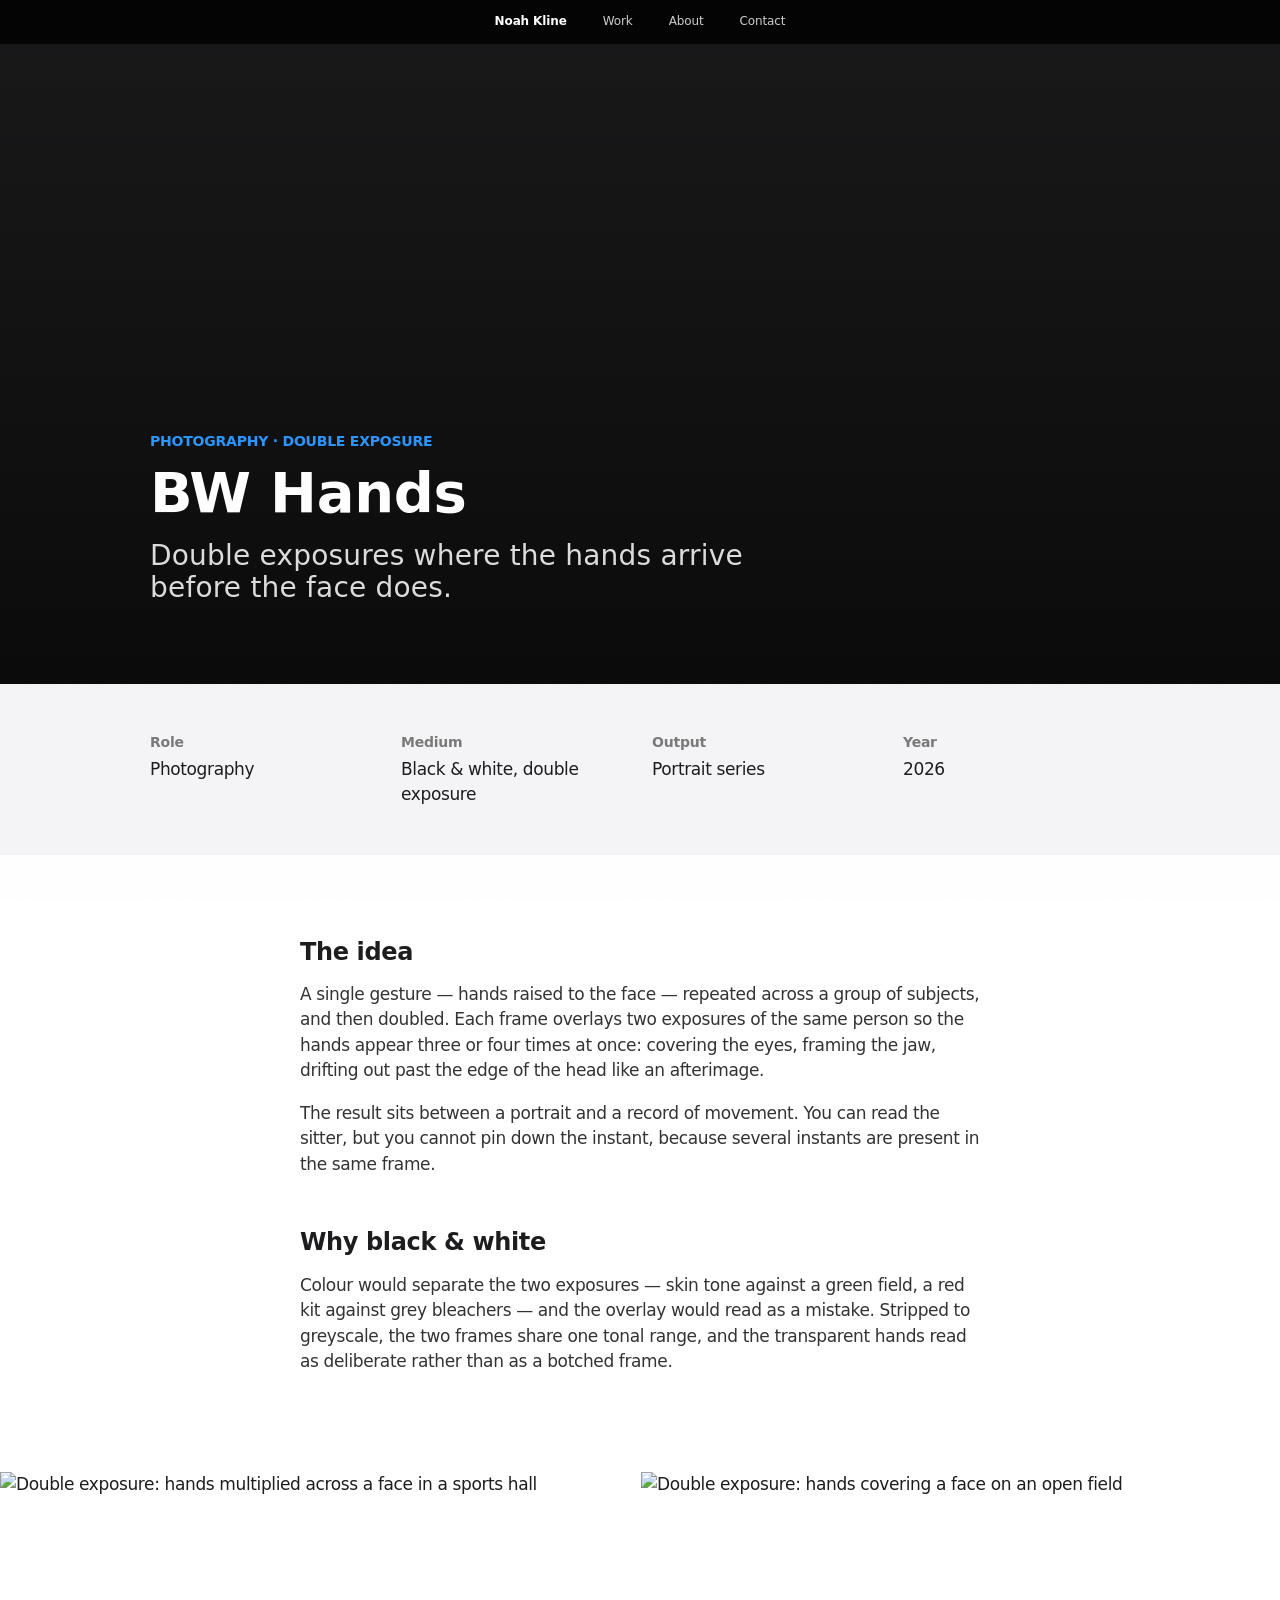
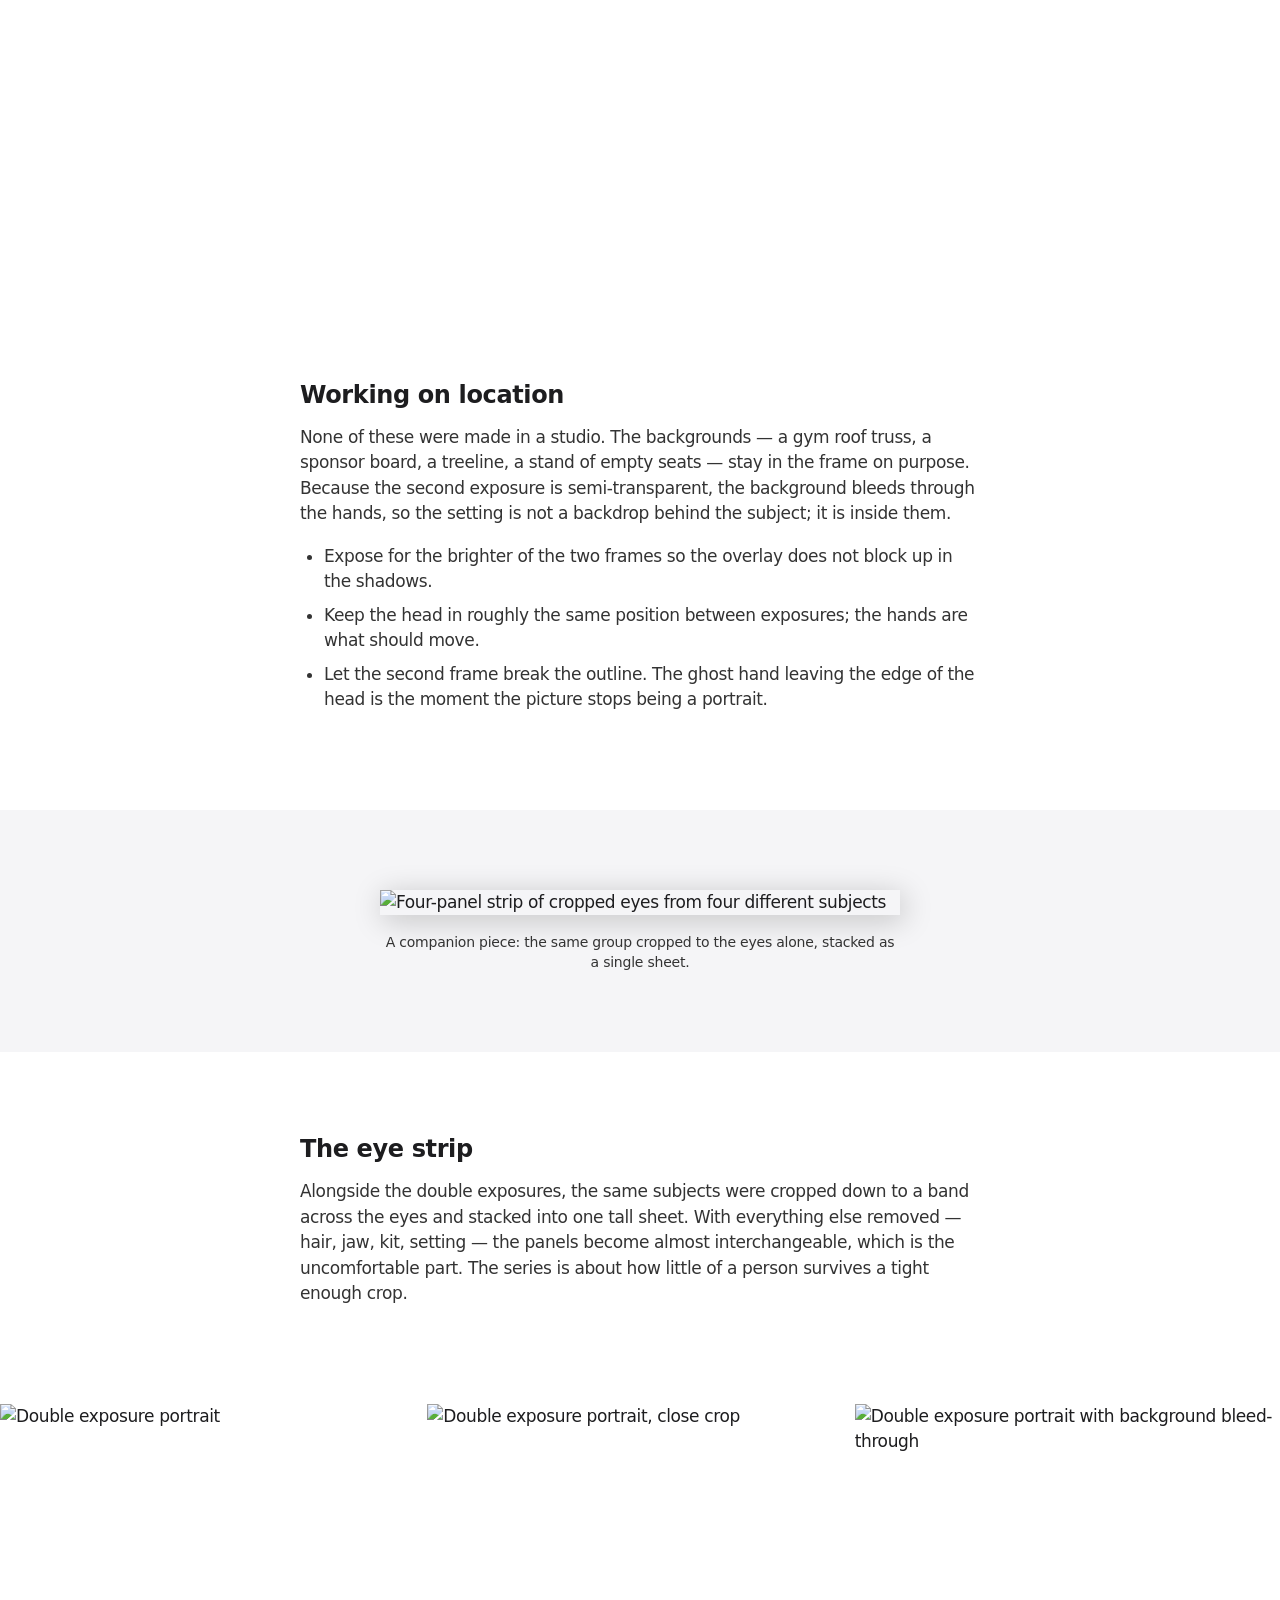
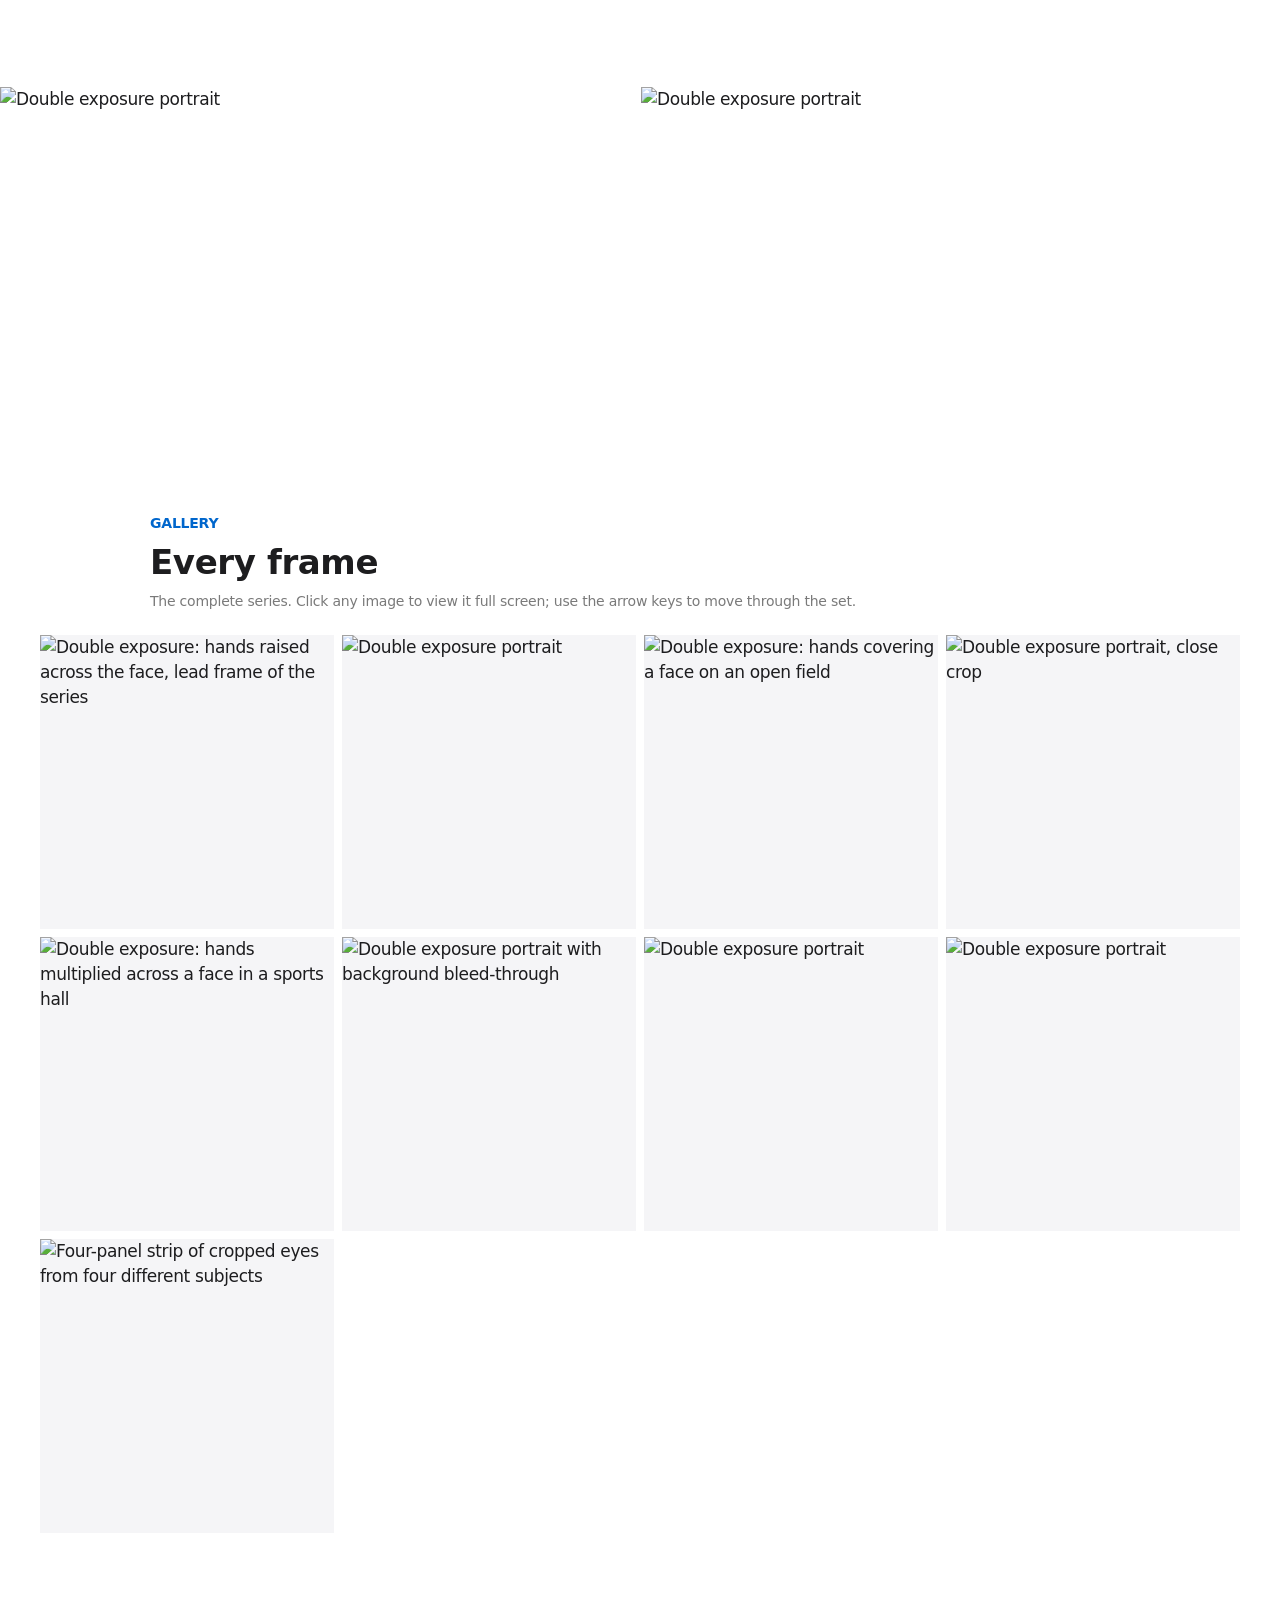
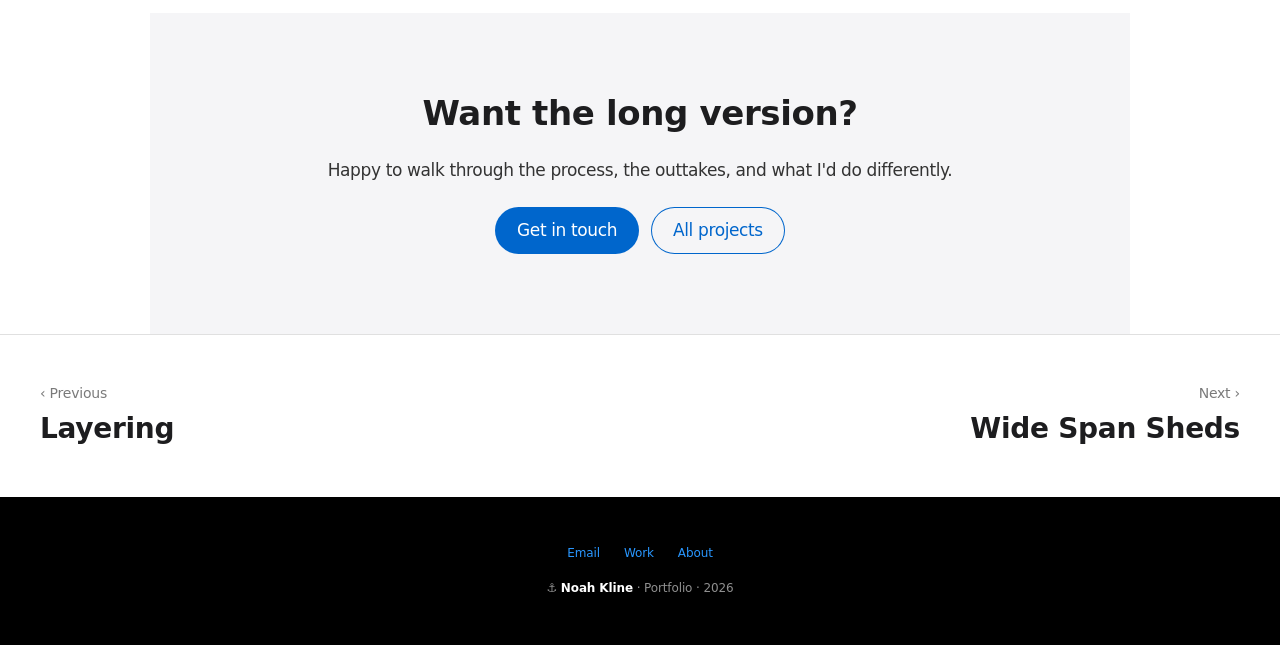
==== work/bw-hands.html @ 3fc398ac "Stage 1: HTML/CSS/JS" ====
<!DOCTYPE html>
<html lang="en">
<head>
<meta charset="UTF-8">
<meta name="viewport" content="width=device-width, initial-scale=1.0">
<title>BW Hands — Noah Kline</title>
<meta name="description" content="Black & white double-exposure portraits: hands multiplied across faces, shot on location in gyms, fields and stands.">
<link rel="icon" href="../assets/favicon.svg" type="image/svg+xml">
<link rel="alternate icon" href="../assets/favicon-32.png" sizes="32x32">
<link rel="apple-touch-icon" href="../assets/apple-touch-icon.png">
<meta name="theme-color" content="#000000">
<meta property="og:type" content="article">
<meta property="og:site_name" content="Noah Kline">
<meta property="og:title" content="BW Hands — Noah Kline">
<meta property="og:description" content="Black & white double-exposure portraits: hands multiplied across faces, shot on location in gyms, fields and stands.">
<meta property="og:image" content="../assets/og-image.jpg">
<meta property="og:image:width" content="1200">
<meta property="og:image:height" content="630">
<meta name="twitter:card" content="summary_large_image">
<meta name="twitter:title" content="BW Hands — Noah Kline">
<meta name="twitter:description" content="Black & white double-exposure portraits: hands multiplied across faces, shot on location in gyms, fields and stands.">
<meta name="twitter:image" content="../assets/og-image.jpg">
<link rel="stylesheet" href="../assets/css/site.css">
</head>
<body>

<div class="grain" aria-hidden="true"></div>
<nav class="global">
  <a class="brand" href="../index.html">Noah Kline</a>
  <span class="nav-links">
    <a href="../index.html#work">Work</a>
    <a href="../index.html#about">About</a>
    <a href="../index.html#contact">Contact</a>
  </span>
</nav>

<header class="cs-hero">
  <div class="img-slot" style="background-image:url('../assets/bwhands/hero.jpg'); background-position:center 30%;" aria-hidden="true"></div>
  <div class="scrim" aria-hidden="true"></div>
  <div class="content stagger in">
    <div class="kicker">Photography · Double exposure</div>
    <h1 class="t-hero">BW Hands</h1>
    <p class="lead t-lead">Double exposures where the hands arrive before the face does.</p>
  </div>
</header>

<section class="cs-meta reveal">
  <dl class="inner">
    <div><dt>Role</dt><dd>Photography</dd></div>
    <div><dt>Medium</dt><dd>Black &amp; white, double exposure</dd></div>
    <div><dt>Output</dt><dd>Portrait series</dd></div>
    <div><dt>Year</dt><dd>2026</dd></div>
  </dl>
</section>


<section class="section reveal">
  <div class="prose">
    <h3>The idea</h3>
    <p>A single gesture — hands raised to the face — repeated across a group of subjects, and then doubled. Each frame overlays two exposures of the same person so the hands appear three or four times at once: covering the eyes, framing the jaw, drifting out past the edge of the head like an afterimage.</p>
    <p>The result sits between a portrait and a record of movement. You can read the sitter, but you cannot pin down the instant, because several instants are present in the same frame.</p>

    <h3>Why black &amp; white</h3>
    <p>Colour would separate the two exposures — skin tone against a green field, a red kit against grey bleachers — and the overlay would read as a mistake. Stripped to greyscale, the two frames share one tonal range, and the transparent hands read as deliberate rather than as a botched frame.</p>
  </div>
</section>

<div class="gallery cols-2 reveal" data-lightbox="BW Hands">
  <img src="../assets/bwhands/3068.jpg" alt="Double exposure: hands multiplied across a face in a sports hall" loading="lazy">
  <img src="../assets/bwhands/3051.jpg" alt="Double exposure: hands covering a face on an open field" loading="lazy">
</div>

<section class="section reveal">
  <div class="prose">
    <h3>Working on location</h3>
    <p>None of these were made in a studio. The backgrounds — a gym roof truss, a sponsor board, a treeline, a stand of empty seats — stay in the frame on purpose. Because the second exposure is semi-transparent, the background bleeds through the hands, so the setting is not a backdrop behind the subject; it is inside them.</p>
    <ul>
      <li>Expose for the brighter of the two frames so the overlay does not block up in the shadows.</li>
      <li>Keep the head in roughly the same position between exposures; the hands are what should move.</li>
      <li>Let the second frame break the outline. The ghost hand leaving the edge of the head is the moment the picture stops being a portrait.</li>
    </ul>
  </div>
</section>

<figure class="figure-portrait reveal" data-lightbox="BW Hands — eye strip">
  <img src="../assets/bwhands/eyeshot.jpg" alt="Four-panel strip of cropped eyes from four different subjects">
  <figcaption class="t-caption muted">A companion piece: the same group cropped to the eyes alone, stacked as a single sheet.</figcaption>
</figure>

<section class="section reveal">
  <div class="prose">
    <h3>The eye strip</h3>
    <p>Alongside the double exposures, the same subjects were cropped down to a band across the eyes and stacked into one tall sheet. With everything else removed — hair, jaw, kit, setting — the panels become almost interchangeable, which is the uncomfortable part. The series is about how little of a person survives a tight enough crop.</p>
  </div>
</section>

<div class="gallery cols-3 reveal" data-lightbox="BW Hands">
  <img src="../assets/bwhands/3048.jpg" alt="Double exposure portrait" loading="lazy">
  <img src="../assets/bwhands/3059.jpg" alt="Double exposure portrait, close crop" loading="lazy">
  <img src="../assets/bwhands/3073.jpg" alt="Double exposure portrait with background bleed-through" loading="lazy">
</div>
<div class="gallery cols-2 reveal" data-lightbox="BW Hands">
  <img src="../assets/bwhands/3085.jpg" alt="Double exposure portrait" loading="lazy">
  <img src="../assets/bwhands/3086.jpg" alt="Double exposure portrait" loading="lazy">
</div>


<!-- =====================================================================
     FULL GALLERY (Round 3, item 7) — assets/js/lightbox.js
     The Drive folder for this project holds exactly these eight files; every
     one of them is on the page, so this grid is genuinely the complete set.
     ===================================================================== -->
<section class="gallery-full reveal">
  <div class="gf-head">
    <div class="eyebrow">Gallery</div>
    <h2 class="t-display-md">Every frame</h2>
    <p>The complete series. Click any image to view it full screen; use the arrow keys to move through the set.</p>
  </div>
  <div class="gf-grid" data-lightbox="BW Hands">
    <img src="../assets/bwhands/hero.jpg" alt="Double exposure: hands raised across the face, lead frame of the series" loading="lazy">
    <img src="../assets/bwhands/3048.jpg" alt="Double exposure portrait" loading="lazy">
    <img src="../assets/bwhands/3051.jpg" alt="Double exposure: hands covering a face on an open field" loading="lazy">
    <img src="../assets/bwhands/3059.jpg" alt="Double exposure portrait, close crop" loading="lazy">
    <img src="../assets/bwhands/3068.jpg" alt="Double exposure: hands multiplied across a face in a sports hall" loading="lazy">
    <img src="../assets/bwhands/3073.jpg" alt="Double exposure portrait with background bleed-through" loading="lazy">
    <img src="../assets/bwhands/3085.jpg" alt="Double exposure portrait" loading="lazy">
    <img src="../assets/bwhands/3086.jpg" alt="Double exposure portrait" loading="lazy">
    <img src="../assets/bwhands/eyeshot.jpg" alt="Four-panel strip of cropped eyes from four different subjects" loading="lazy">
  </div>
</section>

<section class="section center band reveal">
  <h2 class="t-display-md">Want the long version?</h2>
  <p class="body">Happy to walk through the process, the outtakes, and what I'd do differently.</p>
  <div class="cta-row" style="display:flex;gap:var(--sp-sm);justify-content:center;flex-wrap:wrap;margin-top:var(--sp-lg)">
    <a class="btn btn-primary magnetic" href="mailto:persnalfornak@gmail.com">Get in touch</a>
    <a class="btn btn-ghost magnetic" href="../index.html#work">All projects</a>
  </div>
</section>

<nav class="pager reveal" aria-label="More projects">
  <a href="layering.html"><div class="dir">&lsaquo; Previous</div><div class="name">Layering</div></a>
  <a href="drifting.html"><div class="dir">Next &rsaquo;</div><div class="name">Wide Span Sheds</div></a>
</nav>
<footer class="site" id="contact">
  <div class="links">
    <a href="mailto:persnalfornak@gmail.com">Email</a>
    <a href="../index.html#work">Work</a>
    <a href="../index.html#about">About</a>
  </div>
  &#9875; <b>Noah Kline</b> &middot; Portfolio &middot; 2026
</footer>

<script src="../assets/js/site.js"></script>
<script src="../assets/js/lightbox.js"></script>
<!-- OPTIONAL: magnetic buttons. Delete this one line to remove the effect. -->
<script src="../assets/js/magnetic.js"></script>
</body>
</html>
---- assets/css/site.css ----
/* ===========================================================================
   Noah Kline — Portfolio
   Shared stylesheet. Design language: Apple (see projects/design-references/apple-DESIGN.md).
   Token names map 1:1 to that document. Never inline a hex — add a token instead.
   =========================================================================== */

/* ---------- Tokens ---------- */
:root {
  /* color */
  --primary:#0066cc; --primary-focus:#0071e3; --primary-on-dark:#2997ff;
  --ink:#1d1d1f; --body-on-dark:#ffffff; --body-muted:#cccccc;
  --ink-muted-80:#333333; --ink-muted-48:#7a7a7a;
  --divider-soft:#f0f0f0; --hairline:#e0e0e0;
  --canvas:#ffffff; --canvas-parchment:#f5f5f7; --surface-pearl:#fafafc;
  --surface-tile-1:#272729; --surface-tile-2:#2a2a2c; --surface-tile-3:#252527;
  --surface-black:#000000; --surface-chip-translucent:#d2d2d7;

  /* spacing */
  --sp-xxs:4px; --sp-xs:8px; --sp-sm:12px; --sp-md:17px;
  --sp-lg:24px; --sp-xl:32px; --sp-xxl:48px; --sp-section:80px;

  /* radius */
  --r-none:0px; --r-xs:5px; --r-sm:8px; --r-md:11px; --r-lg:18px; --r-pill:9999px;

  /* type stacks */
  --font-display:'SF Pro Display',system-ui,-apple-system,BlinkMacSystemFont,sans-serif;
  --font-text:'SF Pro Text',system-ui,-apple-system,BlinkMacSystemFont,sans-serif;

  /* motion */
  --ease:cubic-bezier(.2,.7,.2,1);

  /* chrome */
  --nav-h:44px;
}

/* ---------- Reset ---------- */
* { box-sizing:border-box; margin:0; padding:0; }
html { scroll-behavior:smooth; -webkit-text-size-adjust:100%; }
@media (prefers-reduced-motion: reduce) { html { scroll-behavior:auto; } }
body {
  font-family:var(--font-text); font-size:17px; font-weight:400; line-height:1.47;
  letter-spacing:-0.374px; background:var(--canvas); color:var(--ink);
  -webkit-font-smoothing:antialiased;
}
img, video { display:block; max-width:100%; }
a { color:var(--primary); }
:focus-visible { outline:2px solid var(--primary-focus); outline-offset:3px; }

/* ---------- Type utilities ---------- */
.t-hero    { font-family:var(--font-display); font-weight:600; font-size:clamp(34px,7.5vw,56px); line-height:1.07; letter-spacing:-0.28px; }
.t-display { font-family:var(--font-display); font-weight:600; font-size:clamp(30px,4.4vw,40px); line-height:1.1;  letter-spacing:0; }
.t-display-md { font-family:var(--font-text); font-weight:600; font-size:clamp(24px,3.4vw,34px); line-height:1.2; letter-spacing:-0.374px; }
.t-lead    { font-family:var(--font-display); font-weight:400; font-size:clamp(20px,2.6vw,28px); line-height:1.14; letter-spacing:0.196px; }
.t-lead-airy { font-family:var(--font-text); font-weight:300; font-size:clamp(19px,2.2vw,24px); line-height:1.5; letter-spacing:0; }
.t-tagline { font-family:var(--font-display); font-weight:600; font-size:21px; line-height:1.19; letter-spacing:0.231px; }
.t-body    { font-size:17px; font-weight:400; line-height:1.47; letter-spacing:-0.374px; }
.t-caption { font-size:14px; font-weight:400; line-height:1.43; letter-spacing:-0.224px; }
.t-fine    { font-size:12px; font-weight:400; line-height:1.3; letter-spacing:-0.12px; }
.muted     { color:var(--ink-muted-80); }
.on-dark .muted, .tile.dark .muted { color:var(--body-muted); }

/* ---------- Motion primitives (reduced-motion safe) ---------- */
/* Animations only exist inside this guard; with reduce, everything is already final-state. */
@media (prefers-reduced-motion: no-preference) {
  .reveal { opacity:0; transform:translateY(28px); transition:opacity .9s var(--ease), transform .9s var(--ease); }
  .reveal.in { opacity:1; transform:translateY(0); }

  .stagger > * { opacity:0; transform:translateY(22px); transition:opacity .8s var(--ease), transform .8s var(--ease); }
  .stagger.in > * { opacity:1; transform:translateY(0); }
  .stagger.in > *:nth-child(1){transition-delay:.05s}
  .stagger.in > *:nth-child(2){transition-delay:.18s}
  .stagger.in > *:nth-child(3){transition-delay:.31s}
  .stagger.in > *:nth-child(4){transition-delay:.44s}

  /* Ken Burns: image eases out of an over-scale as its tile enters view */
  .tile .img-slot { transform:scale(1.15); transition:transform 1.6s var(--ease); }
  .tile.in .img-slot { transform:scale(1.0); }
  .tile:hover .img-slot { transform:scale(1.04); }
}

/* ---------- Film grain overlay (Phase 3) -----------------------------------
   One fixed, pointer-transparent layer over the whole document.
   Static SVG fractal-noise data URI: rasterised once by the compositor, no
   per-frame JS, no repaint cost. Remove by deleting .grain from the markup.
   -------------------------------------------------------------------------- */
/* inset:0 — an oversized fixed layer (e.g. inset:-50%) widens the scrollable
   area in Chrome and breaks narrow viewports, so the drift is done with
   background-position instead of a transform. */
.grain {
  position:fixed; inset:0; z-index:9000; pointer-events:none;
  opacity:.035; mix-blend-mode:multiply;
  background-image:url("data:image/svg+xml,%3Csvg xmlns='http://www.w3.org/2000/svg' width='160' height='160'%3E%3Cfilter id='n'%3E%3CfeTurbulence type='fractalNoise' baseFrequency='.82' numOctaves='3' stitchTiles='stitch'/%3E%3CfeColorMatrix type='saturate' values='0'/%3E%3C/filter%3E%3Crect width='160' height='160' filter='url(%23n)'/%3E%3C/svg%3E");
  background-size:160px 160px;
  background-repeat:repeat;
}
/* Faint drift so it does not read as a dead texture. Six discrete steps over
   8s — the texture tile is 160px, so shifts stay inside one tile and never
   affect layout. */
@media (prefers-reduced-motion: no-preference) {
  .grain { animation:grain-drift 8s steps(1,end) infinite; }
  @keyframes grain-drift {
    0%   { background-position:0 0; }
    16%  { background-position:-37px 19px; }
    33%  { background-position:21px -43px; }
    50%  { background-position:-19px 31px; }
    66%  { background-position:44px 13px; }
    83%  { background-position:-28px -22px; }
    100% { background-position:0 0; }
  }
}
@media (prefers-reduced-motion: reduce) { .grain { opacity:.025; } }

/* ---------- Global nav ---------- */
nav.global {
  position:fixed; top:0; left:0; right:0; height:var(--nav-h);
  background:rgba(0,0,0,0.82); backdrop-filter:saturate(180%) blur(20px);
  -webkit-backdrop-filter:saturate(180%) blur(20px);
  display:flex; align-items:center; justify-content:center; gap:36px;
  z-index:8000; font-family:var(--font-text); font-size:12px; letter-spacing:-0.12px;
  color:rgba(255,255,255,0.8); padding:0 var(--sp-lg);
}
nav.global a { color:inherit; text-decoration:none; }
nav.global a:hover { color:#fff; }
nav.global .brand { font-weight:600; color:#fff; }
nav.global .nav-links { display:flex; gap:36px; }

/* ---------- Buttons ---------- */
.btn {
  display:inline-flex; align-items:center; justify-content:center;
  font-family:var(--font-text); font-size:17px; font-weight:400; letter-spacing:-0.374px;
  text-decoration:none; border:0; cursor:pointer;
  border-radius:var(--r-pill); padding:11px 22px; min-height:44px;
  transition:transform .18s var(--ease), background-color .2s var(--ease);
}
.btn:active { transform:scale(0.95); }
.btn-primary { background:var(--primary); color:#fff; }
.btn-ghost { background:transparent; color:var(--primary); box-shadow:inset 0 0 0 1px var(--primary); }
.btn-ghost-on-dark { background:transparent; color:var(--primary-on-dark); box-shadow:inset 0 0 0 1px var(--primary-on-dark); }
.link { color:var(--primary); text-decoration:none; font-size:17px; letter-spacing:-0.374px; }
.link:hover { text-decoration:underline; }
.on-dark .link, .tile.dark .link { color:var(--primary-on-dark); }

/* ---------- Hero (homepage, text variant) ---------- */
.hero {
  min-height:100vh; display:flex; flex-direction:column; align-items:center; justify-content:center;
  text-align:center; padding:calc(var(--nav-h) + 116px) var(--sp-lg) 100px;
  background:var(--canvas-parchment);
}
.hero .lead { max-width:600px; margin:var(--sp-md) auto var(--sp-lg); }

/* ---------- Video hero (Phase 2) ------------------------------------------
   Full-bleed muted looping autoplay with a poster fallback. The <video> is
   removed from the flow entirely under prefers-reduced-motion (see JS); the
   poster image is always painted underneath so there is never a blank frame.
   -------------------------------------------------------------------------- */
.hero-video {
  position:relative; min-height:100vh; min-height:100svh; overflow:hidden;
  display:flex; flex-direction:column; align-items:center; justify-content:center;
  text-align:center; padding:calc(var(--nav-h) + 96px) var(--sp-lg) var(--sp-section);
  background:var(--surface-black); color:var(--body-on-dark);
}
.hero-video .media, .hero-video video, .hero-video .poster {
  position:absolute; inset:0; width:100%; height:100%; object-fit:cover;
}
.hero-video .poster { background-size:cover; background-position:center; }
.hero-video video { opacity:0; transition:opacity 1.2s var(--ease); }
.hero-video video.ready { opacity:1; }
/* Scrim: keeps the headline legible over any frame without reading as decoration. */
.hero-video .scrim {
  position:absolute; inset:0;
  background:linear-gradient(180deg, rgba(0,0,0,.42) 0%, rgba(0,0,0,.18) 42%, rgba(0,0,0,.62) 100%);
}
.hero-video .content { position:relative; z-index:2; max-width:760px; }
.hero-video .content .lead { color:rgba(255,255,255,.86); margin:var(--sp-md) auto var(--sp-xl); max-width:620px; }
.hero-video .cta-row { display:flex; gap:var(--sp-sm); justify-content:center; flex-wrap:wrap; }
.hero-video .scroll-hint {
  position:absolute; bottom:var(--sp-xl); left:50%; transform:translateX(-50%);
  z-index:2; font-size:12px; letter-spacing:-0.12px; color:rgba(255,255,255,.56);
}
@media (prefers-reduced-motion: no-preference) {
  .hero-video .scroll-hint { animation:hint 2.4s var(--ease) infinite; }
  @keyframes hint { 0%,100%{transform:translateX(-50%) translateY(0);opacity:.56} 50%{transform:translateX(-50%) translateY(6px);opacity:.9} }
}

/* ---------- Work tiles ---------- */
/* ROUND 3 (item 2): the video hero butted straight into the first tile, so the
   two full-bleed blocks fused into one slab with no pause between them. A band
   of canvas above the grid gives the hero somewhere to end. Scales down with
   the viewport so phones do not get a dead screenful of white. */
.hero-video + .tile-row { margin-top:var(--sp-section); }
/* ...and the tiles need the same pause before the numbers strip below them. */
.tile-row + .numbers { margin-top:var(--sp-section); }
/* Work tiles sit in a 2-up grid so four projects form a clean square block,
   matching Apple's paired-tile rhythm rather than orphaning the fourth. */
.tile-row { display:grid; grid-template-columns:repeat(2,1fr); }
/* With an odd number of projects the last tile would otherwise sit alone in the
   left column with dead white space beside it. Let it span the full width. */
.tile-row > :last-child:nth-child(odd) { grid-column:1 / -1; }
.tile {
  min-height:520px; position:relative; display:flex; flex-direction:column;
  align-items:center; justify-content:flex-end; padding:60px 40px; overflow:hidden; text-align:center;
  text-decoration:none; color:inherit;
}
.tile.dark { background:var(--surface-tile-1); color:var(--body-on-dark); }
.tile.dark-2 { background:var(--surface-tile-2); color:var(--body-on-dark); }
.tile.light { background:var(--canvas); color:var(--ink); }
.tile .img-slot { position:absolute; inset:0; background-size:cover; background-position:center; opacity:.9; }
.tile .content { position:relative; z-index:2; }
.tile.dark .content, .tile.dark-2 .content { text-shadow:0 2px 20px rgba(0,0,0,0.5); }
.tile h2 { font-family:var(--font-display); font-weight:600; font-size:34px; letter-spacing:-0.374px; margin-bottom:var(--sp-xs); }
.tile p { font-size:17px; opacity:.85; margin-bottom:var(--sp-md); }

/* ---------- Generic section ---------- */
.section { padding:var(--sp-section) 40px; max-width:980px; margin:0 auto; }
.section.center { text-align:center; }
.section .eyebrow {
  font-size:14px; font-weight:600; color:var(--primary);
  letter-spacing:-0.224px; margin-bottom:var(--sp-sm); text-transform:uppercase;
}
.section h2 { margin-bottom:var(--sp-lg); }
.section p.body { max-width:640px; margin:0 auto var(--sp-md); color:var(--ink-muted-80); line-height:1.5; }
.section.left p.body { margin-left:0; }
.band { background:var(--canvas-parchment); }
.band-dark { background:var(--surface-tile-1); color:var(--body-on-dark); }
.band-dark p.body, .band-dark .muted { color:var(--body-muted); }

/* ---------- Case study: header ---------- */
.cs-hero {
  position:relative; min-height:76vh; display:flex; align-items:flex-end;
  padding:calc(var(--nav-h) + var(--sp-section)) 40px var(--sp-section);
  background:var(--surface-tile-1); color:var(--body-on-dark); overflow:hidden;
}
.cs-hero .img-slot { position:absolute; inset:0; background-size:cover; background-position:center; opacity:.88; }
.cs-hero .scrim { position:absolute; inset:0; background:linear-gradient(180deg,rgba(0,0,0,.35),rgba(0,0,0,.72)); }
.cs-hero .content { position:relative; z-index:2; max-width:980px; margin:0 auto; width:100%; }
.cs-hero .kicker { font-size:14px; font-weight:600; letter-spacing:-0.224px; color:var(--primary-on-dark); text-transform:uppercase; margin-bottom:var(--sp-sm); }
.cs-hero .lead { color:rgba(255,255,255,.86); margin-top:var(--sp-md); max-width:620px; }

/* ---------- Case study: meta strip ---------- */
.cs-meta { background:var(--canvas-parchment); padding:var(--sp-xxl) 40px; }
.cs-meta .inner { max-width:980px; margin:0 auto; display:grid; grid-template-columns:repeat(4,1fr); gap:var(--sp-lg); }
.cs-meta dt { font-size:14px; font-weight:600; letter-spacing:-0.224px; color:var(--ink-muted-48); margin-bottom:var(--sp-xxs); }
.cs-meta dd { font-size:17px; letter-spacing:-0.374px; }

/* ---------- Case study: prose ---------- */
.prose { max-width:680px; margin:0 auto; }
.prose h3 { font-family:var(--font-text); font-weight:600; font-size:24px; letter-spacing:-0.374px; margin:var(--sp-xxl) 0 var(--sp-sm); }
.prose h3:first-child { margin-top:0; }
.prose p { margin-bottom:var(--sp-md); color:var(--ink-muted-80); line-height:1.5; }
.prose ul { margin:0 0 var(--sp-md) var(--sp-lg); color:var(--ink-muted-80); }
.prose li { margin-bottom:var(--sp-xs); line-height:1.5; }
.prose blockquote {
  margin:var(--sp-xl) 0; padding-left:var(--sp-lg);
  border-left:2px solid var(--hairline);
  font-family:var(--font-display); font-weight:400; font-size:24px; line-height:1.3; letter-spacing:0; color:var(--ink);
}

/* ---------- Galleries ---------- */
.figure-full { margin:0; }
.figure-full img { width:100%; height:auto; }
/* ROUND 5: a full-bleed <video> moment uses the same band as a full-bleed
   photograph (Sailing case study). Matching the img rule keeps the figcaption
   on the same baseline whichever media type the figure holds. */
.figure-full video { width:100%; height:auto; }

/* A tall artwork (a print, a scanned sheet) shown as an object resting on a
   surface rather than as a full-bleed band — full-bleed would run several
   screens deep on desktop. Carries the one sanctioned product shadow. */
.figure-portrait { margin:0; padding:var(--sp-section) 40px; background:var(--canvas-parchment); }
.figure-portrait img {
  display:block; margin:0 auto; width:auto; max-width:min(520px,100%); max-height:82vh; height:auto;
  box-shadow:rgba(0,0,0,0.22) 3px 5px 30px 0;
}
.figure-portrait figcaption { max-width:520px; margin:var(--sp-md) auto 0; padding:0; text-align:center; }
.figure-full figcaption, .gallery figcaption {
  font-size:14px; letter-spacing:-0.224px; color:var(--ink-muted-48);
  padding:var(--sp-sm) 40px 0; max-width:980px; margin:0 auto;
}
.gallery { display:grid; gap:2px; }
.gallery.cols-2 { grid-template-columns:repeat(2,1fr); }
.gallery.cols-3 { grid-template-columns:repeat(3,1fr); }
.gallery img { width:100%; height:auto; object-fit:cover; aspect-ratio:3/2; }
.gallery.tall img { aspect-ratio:3/4; }   /* portrait-format work: crop less aggressively */
.gallery .portrait img { aspect-ratio:2/3; }
/* The one sanctioned shadow in the system: imagery resting on a surface. */
.rests { box-shadow:rgba(0,0,0,0.22) 3px 5px 30px 0; }

/* ---------- Next-project pager ---------- */
.pager { display:flex; flex-wrap:wrap; border-top:1px solid var(--hairline); }
.pager a {
  flex:1 1 50%; padding:var(--sp-xxl) 40px; text-decoration:none; color:var(--ink);
  background:var(--canvas); transition:background-color .25s var(--ease);
}
.pager a:hover { background:var(--canvas-parchment); }
.pager .dir { font-size:14px; letter-spacing:-0.224px; color:var(--ink-muted-48); margin-bottom:var(--sp-xxs); }
.pager .name { font-family:var(--font-display); font-weight:600; font-size:28px; letter-spacing:-0.28px; }
.pager a:last-child { text-align:right; }

/* ---------- Numbers strip (Phase 7) ---------- */
.numbers { background:var(--canvas-parchment); padding:var(--sp-section) 40px; }
/* ROUND 3 (item 5): this was repeat(4,1fr) while the strip only holds THREE
   stats, so the row rendered flush-left with a dead fourth column and read as
   mis-centred. auto-fit sizes the track count to the real number of children,
   so the block stays optically centred whether there are 3 or 4. */
.numbers .inner { max-width:980px; margin:0 auto; display:grid; grid-template-columns:repeat(auto-fit,minmax(180px,1fr)); gap:var(--sp-xl); text-align:center; justify-content:center; }
.numbers .n { font-family:var(--font-display); font-weight:600; font-size:clamp(40px,6vw,56px); line-height:1.07; letter-spacing:-0.28px; font-variant-numeric:tabular-nums; }
.numbers .l { font-size:14px; letter-spacing:-0.224px; color:var(--ink-muted-48); margin-top:var(--sp-xs); }

/* ---------- Footer ---------- */
footer.site {
  background:var(--surface-black); color:rgba(255,255,255,0.56);
  text-align:center; padding:var(--sp-xxl) var(--sp-lg); font-size:12px; letter-spacing:-0.12px;
}
footer.site b { color:#fff; }
footer.site a { color:var(--primary-on-dark); text-decoration:none; }
footer.site .links { display:flex; gap:var(--sp-lg); justify-content:center; flex-wrap:wrap; margin-bottom:var(--sp-md); }

/* ===========================================================================
   Responsive (Phase 6). Breakpoints per apple-DESIGN.md:
   1068 small-desktop · 833 tablet-landscape · 734 tablet-portrait · 640 phone · 480 small-phone
   =========================================================================== */
@media (max-width:1068px) {
  .section { padding:var(--sp-section) var(--sp-xl); }
  .cs-hero, .cs-meta, .pager a, .numbers { padding-left:var(--sp-xl); padding-right:var(--sp-xl); }
  .figure-full figcaption, .gallery figcaption { padding-left:var(--sp-xl); padding-right:var(--sp-xl); }
}
@media (max-width:833px) {
  .tile-row { grid-template-columns:1fr; }
  .tile { min-height:460px; padding:var(--sp-xxl) var(--sp-lg); }
  .cs-meta .inner { grid-template-columns:repeat(2,1fr); }
  .numbers .inner { grid-template-columns:repeat(2,1fr); gap:var(--sp-xxl) var(--sp-lg); }
  .gallery.cols-3 { grid-template-columns:repeat(2,1fr); }
  .pager a { flex:1 1 100%; text-align:left; }
  .pager a:last-child { text-align:left; border-top:1px solid var(--hairline); }
  /* Nav collapses: brand stays, links become a single scrollable row */
  nav.global { justify-content:space-between; gap:var(--sp-md); }
  nav.global .nav-links { gap:var(--sp-lg); }
}
@media (max-width:734px) {
  .figure-portrait { padding:var(--sp-xxl) var(--sp-lg); }
  .section { padding:var(--sp-xxl) var(--sp-lg); }
  .cs-hero { min-height:64vh; padding:calc(var(--nav-h) + var(--sp-xxl)) var(--sp-lg) var(--sp-xxl); }
  .cs-meta { padding:var(--sp-xl) var(--sp-lg); }
  .numbers { padding:var(--sp-xxl) var(--sp-lg); }
  .pager a { padding:var(--sp-xl) var(--sp-lg); }
  .figure-full figcaption, .gallery figcaption { padding-left:var(--sp-lg); padding-right:var(--sp-lg); }
  .hero { padding:calc(var(--nav-h) + var(--sp-xxl)) var(--sp-lg) var(--sp-xxl); }
  .hero-video { padding:calc(var(--nav-h) + var(--sp-xxl)) var(--sp-lg) var(--sp-xxl); }
  .prose blockquote { font-size:21px; }
}
@media (max-width:640px) {
  .gallery.cols-2, .gallery.cols-3 { grid-template-columns:1fr; }
  .gallery { gap:var(--sp-xxs); }
  .tile h2 { font-size:28px; }
  nav.global { font-size:11px; }
  nav.global .nav-links { gap:var(--sp-md); }
  .cs-meta .inner { grid-template-columns:1fr; gap:var(--sp-md); }
  .cs-meta dd { font-size:16px; }
  .hero-video .cta-row .btn { width:100%; }
}
@media (max-width:480px) {
  .numbers .inner { grid-template-columns:1fr; }
  .section { padding:var(--sp-xl) var(--sp-md); }
  .tile { min-height:420px; padding:var(--sp-xl) var(--sp-md); }
}

/* Touch devices: hover-scale has no meaning, and the magnetic effect is disabled in JS. */
@media (hover:none) {
  .tile:hover .img-slot { transform:scale(1.0); }
}


/* ===========================================================================
   LIGHTBOX (Round 3, item 7)
   Fullscreen image viewer used by every case study. Behaviour lives in
   assets/js/lightbox.js; this is presentation only.

   Everything animated sits behind prefers-reduced-motion: no-preference, so
   with reduce the viewer simply appears and disappears at its final state.
   =========================================================================== */

/* Gallery images that are wired to the viewer. The cursor and the hover lift
   are the only affordance — no overlay icon, which would fight the imagery. */
.lb-trigger { cursor:zoom-in; }
@media (prefers-reduced-motion: no-preference) {
  .lb-trigger { transition:opacity .3s var(--ease), transform .5s var(--ease); }
  .lb-trigger:hover { opacity:.92; }
}
.lb-trigger:focus-visible { outline:2px solid var(--primary-focus); outline-offset:-2px; }

/* Lock the page behind the viewer without the layout shifting as the
   scrollbar disappears. */
html.lb-lock { overflow:hidden; }
@supports (scrollbar-gutter: stable) { html.lb-lock { scrollbar-gutter:stable; } }

.lb {
  position:fixed; inset:0; z-index:9500;
  display:grid; grid-template-rows:auto 1fr;
  opacity:0;
}
.lb[hidden] { display:none; }
.lb-backdrop { position:absolute; inset:0; background:rgba(0,0,0,.94); backdrop-filter:blur(18px); -webkit-backdrop-filter:blur(18px); }
.lb.lb-open { opacity:1; }
@media (prefers-reduced-motion: no-preference) {
  .lb { transition:opacity .24s var(--ease); }
}
@media (prefers-reduced-motion: reduce) { .lb { transition:none; } }

/* ---- top bar: album name, counter, close ---- */
.lb-bar {
  position:relative; z-index:2;
  display:flex; align-items:center; justify-content:space-between; gap:var(--sp-md);
  padding:var(--sp-md) var(--sp-lg);
  color:rgba(255,255,255,.72);
  font-family:var(--font-text); font-size:12px; letter-spacing:-0.12px;
}
.lb-meta { display:flex; align-items:baseline; gap:var(--sp-sm); min-width:0; }
.lb-album { font-weight:600; color:#fff; white-space:nowrap; overflow:hidden; text-overflow:ellipsis; }
.lb-count { font-variant-numeric:tabular-nums; white-space:nowrap; }

/* ---- buttons ---- */
.lb-btn {
  appearance:none; border:0; background:rgba(255,255,255,.1); color:#fff;
  width:44px; height:44px; border-radius:var(--r-pill);
  display:inline-flex; align-items:center; justify-content:center;
  cursor:pointer; padding:0;
}
.lb-btn svg { width:22px; height:22px; fill:none; stroke:currentColor; stroke-width:1.6; stroke-linecap:round; stroke-linejoin:round; }
.lb-btn:hover { background:rgba(255,255,255,.2); }
.lb-btn:focus-visible { outline:2px solid var(--primary-on-dark); outline-offset:3px; }
@media (prefers-reduced-motion: no-preference) {
  .lb-btn { transition:background-color .2s var(--ease), transform .18s var(--ease); }
  .lb-btn:active { transform:scale(.92); }
}

/* Prev / next sit vertically centred against the viewport edges. */
.lb-nav { position:absolute; top:50%; transform:translateY(-50%); z-index:3; }
.lb-prev { left:var(--sp-lg); }
.lb-next { right:var(--sp-lg); }
.lb-nav[hidden] { display:none; }
@media (prefers-reduced-motion: no-preference) {
  .lb-nav:active { transform:translateY(-50%) scale(.92); }
}

/* ---- stage ---- */
.lb-stage {
  position:relative; z-index:2; margin:0; min-height:0;
  display:flex; flex-direction:column; align-items:center; justify-content:center;
  gap:var(--sp-md); padding:0 76px var(--sp-lg);
}
.lb-img {
  max-width:100%; max-height:100%; width:auto; height:auto;
  object-fit:contain; border-radius:var(--r-xs);
  opacity:0;
}
.lb.lb-loaded .lb-img { opacity:1; }
@media (prefers-reduced-motion: no-preference) {
  .lb-img { transform:scale(.985); transition:opacity .32s var(--ease), transform .32s var(--ease); }
  .lb.lb-loaded .lb-img { transform:scale(1); }
}

.lb-cap {
  flex:0 0 auto; max-width:760px; text-align:center;
  color:rgba(255,255,255,.72);
  font-size:14px; line-height:1.43; letter-spacing:-0.224px;
}
.lb-cap[hidden] { display:none; }

/* Loading pip — only visible while the full-size file is in flight. */
.lb-spinner { position:absolute; width:22px; height:22px; border-radius:50%; border:2px solid rgba(255,255,255,.25); border-top-color:rgba(255,255,255,.85); opacity:0; }
.lb.lb-loading .lb-spinner { opacity:1; }
@media (prefers-reduced-motion: no-preference) {
  .lb-spinner { animation:lb-spin .8s linear infinite; }
  @keyframes lb-spin { to { transform:rotate(360deg); } }
}
@media (prefers-reduced-motion: reduce) { .lb.lb-loading .lb-spinner { opacity:.5; } }

/* ---- viewer responsive ---- */
@media (max-width:833px) {
  .lb-stage { padding:0 var(--sp-md) var(--sp-md); }
  /* On touch the arrows drop to the bottom corners so they never cover the
     photo; swipe is the primary gesture anyway. */
  .lb-nav { top:auto; bottom:var(--sp-md); transform:none; }
  .lb-prev { left:var(--sp-md); }
  .lb-next { right:var(--sp-md); }
  .lb-cap { padding:0 56px; font-size:13px; }
}
@media (max-width:480px) {
  .lb-bar { padding:var(--sp-sm) var(--sp-md); }
  .lb-album { max-width:46vw; }
}

/* ===========================================================================
   FULL PROJECT GALLERY (Round 3, item 7)
   The "every photo" grid at the foot of each case study. Denser than the
   editorial .gallery rows above it — this is an index, not a layout.
   =========================================================================== */
.gallery-full { padding:0 40px var(--sp-section); max-width:1280px; margin:0 auto; }
.gallery-full .gf-head { max-width:980px; margin:0 auto var(--sp-lg); }
.gallery-full .gf-head .eyebrow { font-size:14px; font-weight:600; color:var(--primary); letter-spacing:-0.224px; margin-bottom:var(--sp-xs); text-transform:uppercase; }
.gallery-full .gf-head p { color:var(--ink-muted-48); font-size:14px; letter-spacing:-0.224px; margin-top:var(--sp-xs); }
.gf-grid { display:grid; grid-template-columns:repeat(4,1fr); gap:var(--sp-xs); }
.gf-grid img { width:100%; height:100%; object-fit:cover; aspect-ratio:1/1; background:var(--canvas-parchment); }
/* Portrait-format source material (the Layering scans) reads badly square-cropped. */
.gf-grid.portrait img { aspect-ratio:3/4; }
@media (max-width:1068px) { .gallery-full { padding-left:var(--sp-xl); padding-right:var(--sp-xl); } .gf-grid { grid-template-columns:repeat(3,1fr); } }
@media (max-width:734px)  { .gallery-full { padding-left:var(--sp-lg); padding-right:var(--sp-lg); padding-bottom:var(--sp-xxl); } }
@media (max-width:640px)  { .gf-grid { grid-template-columns:repeat(2,1fr); gap:var(--sp-xxs); } }

/* ===========================================================================
   ROUND 3 (item 2) — responsive scaling for the new hero/tile breathing room.
   Declared last so it wins over the base rule without needing !important.
   =========================================================================== */
@media (max-width:833px) {
  .hero-video + .tile-row, .tile-row + .numbers { margin-top:var(--sp-xxl); }
}
@media (max-width:480px) {
  .hero-video + .tile-row, .tile-row + .numbers { margin-top:var(--sp-xl); }
}


/* ===========================================================================
   INLINE GALLERY VIDEO (Round 3, item 8)
   A short muted clip occupying a normal gallery cell. Matched to the image
   rules exactly so a row of two photos and one clip stays on one baseline.
   =========================================================================== */
.gallery video, .gf-grid video {
  width:100%; height:auto; display:block;
  object-fit:cover; aspect-ratio:3/2;
  background:var(--surface-black);
}
.gf-grid video { aspect-ratio:1/1; height:100%; }
/* A clip is not clickable-to-zoom (the lightbox is a still-image viewer), so
   it must not advertise the zoom cursor its neighbours have. */
.gallery video, .gf-grid video { cursor:default; }


/* ===========================================================================
   FEATURED AWARD SECTION (Round 4, item 2)
   The National Youth Art Awards finalist photograph with its artist statement,
   sitting between the video hero and the work tiles.
   WHY WHITE AND NOT A DARK BAND: the hero above it and the tiles below it are
   both dark full-bleed blocks. A third dark band here would fuse all three
   into one slab — the same mistake Round 3 fixed above the tile row. White
   canvas also lets the B&W print read as a print rather than as screen art.
   The photo carries .rests, the one sanctioned shadow in the system.
   No animation of its own: it inherits .reveal, which is already inside the
   prefers-reduced-motion guard, so with reduce it simply renders final-state.
   =========================================================================== */
.award { background:var(--canvas); padding:var(--sp-section) 40px; }
.award .inner {
  max-width:1080px; margin:0 auto;
  display:grid; grid-template-columns:minmax(0,0.9fr) minmax(0,1.1fr);
  gap:clamp(32px,5vw,72px); align-items:center;
}
.award-figure { margin:0; }
.award-figure img {
  display:block; width:100%; height:auto;
  max-height:78vh; width:auto; max-width:100%; margin:0 auto;
}
.award-figure figcaption {
  font-size:14px; letter-spacing:-0.224px; color:var(--ink-muted-48);
  margin-top:var(--sp-md); text-align:center;
}
/* The label is a fact, not a decoration: keep it quiet and let the work lead. */
.award-copy .award-label {
  font-size:14px; font-weight:600; color:var(--primary);
  letter-spacing:-0.224px; text-transform:uppercase; margin-bottom:var(--sp-sm);
}
.award-copy h2 { margin-bottom:var(--sp-lg); }
/* Pull-quote treatment: display face, regular weight, generous line height —
   the statement is the second subject of the section, not body copy. */
.award-statement {
  font-family:var(--font-display); font-weight:400;
  font-size:clamp(20px,2.1vw,26px); line-height:1.4; letter-spacing:0;
  color:var(--ink); margin:0; padding-left:var(--sp-lg);
  border-left:2px solid var(--hairline);
}
.award-credit {
  font-size:14px; letter-spacing:-0.224px; color:var(--ink-muted-48);
  margin-top:var(--sp-lg); padding-left:calc(var(--sp-lg) + 2px);
}
/* Breathing room before the tiles: inserting this section between the hero and
   the tile row broke the `.hero-video + .tile-row` adjacency rule, so restate it. */
.award + .tile-row { margin-top:var(--sp-section); }

@media (max-width:980px) {
  .award .inner { grid-template-columns:1fr; gap:var(--sp-xl); }
  .award-figure img { max-height:62vh; }
  .award-statement { font-size:20px; }
}
@media (max-width:833px) {
  .award { padding:var(--sp-xxl) var(--sp-xl); }
  .award + .tile-row { margin-top:var(--sp-xxl); }
}
@media (max-width:480px) {
  .award { padding:var(--sp-xl) var(--sp-lg); }
  .award + .tile-row { margin-top:var(--sp-xl); }
  .award-statement { padding-left:var(--sp-md); }
  .award-credit { padding-left:calc(var(--sp-md) + 2px); }
}

/* ===========================================================================
   PLAYABLE FILM BLOCKS (Round 6)
   Lost Spring and Wide Span Sheds are film jobs, and until round 6 both case
   studies showed them as frame-grab stills because there was very little
   stills photography on either shoot. Round 6 replaces the bulk of those
   stills with the delivered films themselves.

   These are NOT the muted .gallery/.gf-grid loop clips above. A 55-100 second
   graded film with a soundtrack has to be click-to-play, so every element here
   carries `controls preload="metadata"` and a poster. That also makes the
   whole block reduced-motion safe by construction: nothing moves until the
   visitor presses play, so there is no prefers-reduced-motion branch to write.
   =========================================================================== */
.video-row { display:grid; gap:2px; }
.video-row.cols-2 { grid-template-columns:repeat(2,1fr); }
.video-row.cols-3 { grid-template-columns:repeat(3,1fr); }
.video-row figure { margin:0; }
.video-row video {
  width:100%; height:auto; display:block;
  aspect-ratio:16/9; object-fit:cover;
  background:var(--surface-black);
}
.video-row figcaption {
  color:var(--ink-muted-48); font-size:13px; letter-spacing:-0.208px;
  padding:var(--sp-xs) 40px 0;
}

/* The film index that replaces an "Every frame" still grid. Three up, 16:9,
   captioned — an index of deliverables rather than a mosaic of crops. */
.video-grid { display:grid; grid-template-columns:repeat(3,1fr); gap:var(--sp-xs); }
.video-grid figure { margin:0; }
.video-grid video {
  width:100%; height:auto; display:block;
  aspect-ratio:16/9; background:var(--surface-black);
}
.video-grid figcaption {
  color:var(--ink-muted-48); font-size:13px; letter-spacing:-0.208px;
  margin-top:var(--sp-xxs);
}
.video-grid .vg-name { color:var(--ink); font-weight:600; display:block; }
/* Round 6: one cell holds a 9:16 social re-frame. It keeps the same 16:9 box
   as its neighbours so the grid stays on its rhythm, and pillarboxes against
   the same black the posters sit on — the shape of the deliverable is the
   point, so it is shown rather than cropped away. */
.video-grid .vg-vert video { object-fit:contain; }

@media (max-width:1068px) {
  .video-grid { grid-template-columns:repeat(2,1fr); }
  .video-row figcaption { padding-left:var(--sp-xl); padding-right:var(--sp-xl); }
}
@media (max-width:734px) {
  .video-row.cols-2, .video-row.cols-3 { grid-template-columns:1fr; }
  .video-row { gap:var(--sp-xxs); }
  .video-row figcaption { padding-left:var(--sp-lg); padding-right:var(--sp-lg); }
}
@media (max-width:640px) {
  .video-grid { grid-template-columns:1fr; }
}


/* ===========================================================================
   ROUND 7 — EXPERIMENT, NOT APPROVED. Cinematic scroll video stage.
   Used only by work/sailing.html. Noah asked to see the Sailing clip either
   "smaller and cleaner" or full-screen with scroll animation; this is the
   full-screen option, built so he can look at it. To remove the whole thing,
   delete this block, the [data-video-stage] handler in assets/js/site.js and
   the <section class="video-stage"> in work/sailing.html (the original
   figure-full markup is preserved verbatim in a comment directly above it).

   How it works: --r7p is a 0..1 scroll progress written by site.js on one
   rAF-throttled listener. The clip starts inset with the large corner radius
   and grows edge to edge, the scrim deepens and the caption rises. The CSS
   default is 1, so a visitor with JS blocked just gets the finished frame
   rather than a permanently shrunken one.
   =========================================================================== */
.video-stage { --r7p:1; position:relative; background:var(--surface-black); }
.video-stage .vs-track { height:280vh; }
.video-stage .vs-sticky {
  position:sticky; top:0; height:100vh; height:100svh;
  display:flex; align-items:center; justify-content:center; overflow:hidden;
}
.video-stage .vs-frame {
  position:relative; width:100%; height:100%; overflow:hidden;
  background:var(--surface-black);
  border-radius:calc(var(--r-lg) * (1 - var(--r7p)));
  transform:scale(calc(0.66 + 0.34 * var(--r7p)));
  will-change:transform;
}
.video-stage .vs-frame video { width:100%; height:100%; object-fit:cover; }
/* Scrim is inside the frame so it clips to the rounded corners; it is almost
   absent while the clip is a small card and deepens as it takes the screen. */
.video-stage .vs-scrim {
  position:absolute; inset:0; pointer-events:none;
  background:linear-gradient(180deg, rgba(0,0,0,.34) 0%, rgba(0,0,0,0) 36%, rgba(0,0,0,.66) 100%);
  opacity:calc(0.2 + 0.8 * var(--r7p));
}
/* Caption sits OUTSIDE .vs-frame: inside it, the frame's scale() would stretch
   the type as the clip grew. */
.video-stage .vs-copy {
  position:absolute; left:0; right:0; bottom:clamp(48px,9vh,100px); z-index:2;
  padding:0 var(--sp-xxl); text-align:center; color:var(--body-on-dark);
  opacity:var(--r7p); transform:translateY(calc((1 - var(--r7p)) * 22px));
  pointer-events:none;
}
.video-stage .vs-copy .eyebrow { color:rgba(255,255,255,.58); }
.video-stage .vs-copy p {
  max-width:640px; margin:var(--sp-xs) auto 0; color:rgba(255,255,255,.88);
}
/* Phones: a 16:9 clip object-fit:cover into a tall portrait viewport throws
   away most of the frame, so the stage becomes a centred full-width band on
   black that still grows from inset to edge to edge. */
@media (max-width:734px) {
  .video-stage .vs-track { height:200vh; }
  .video-stage .vs-frame {
    width:100%; height:auto; aspect-ratio:16/9;
    transform:scale(calc(0.78 + 0.22 * var(--r7p)));
    border-radius:calc(var(--r-md) * (1 - var(--r7p)));
  }
  /* height:100% against an auto-height parent let the clip overhang the
     frame on a phone; the band is aspect-ratio driven here instead. */
  .video-stage .vs-frame video { height:auto; aspect-ratio:16/9; }
  /* Phone: stack the caption directly under the band instead of pinning it
     to the bottom of the viewport, so the clip and its line read as one
     block rather than being separated by a screenful of black. */
  .video-stage .vs-sticky { flex-direction:column; gap:var(--sp-lg); }
  .video-stage .vs-copy { position:static; padding:0 var(--sp-lg); }
  .video-stage .vs-copy p { font-size:19px; line-height:1.32; letter-spacing:0; }
}
/* Reduced motion: no sticky, no track, no transform — a plain full-width
   block with the caption underneath it, which is what the page had before. */
@media (prefers-reduced-motion: reduce) {
  .video-stage .vs-track { height:auto; }
  .video-stage .vs-sticky { position:static; height:auto; display:block; }
  .video-stage .vs-frame {
    transform:none; border-radius:0; height:auto; aspect-ratio:16/9;
  }
  .video-stage .vs-scrim { display:none; }
  .video-stage .vs-copy {
    position:static; opacity:1; transform:none;
    padding:var(--sp-md) var(--sp-xxl) var(--sp-xl);
  }
}

/* ---------------------------------------------------------------------------
   ROUND 7 — the OTHER option Noah floated: "smaller and cleaner". Not used by
   any published page; work/_r7opt-sailing-small.html renders it so the two can
   be compared side by side. A narrow, centred, rounded player on parchment
   instead of a full-width slab.
   --------------------------------------------------------------------------- */
.video-inset { padding:var(--sp-section) var(--sp-lg); background:var(--canvas-parchment); }
.video-inset figure { margin:0 auto; max-width:760px; }
.video-inset video {
  width:100%; height:auto; display:block;
  border-radius:var(--r-lg); overflow:hidden; background:var(--surface-black);
  box-shadow:0 18px 50px rgba(0,0,0,.14);
}
.video-inset figcaption {
  margin-top:var(--sp-md); text-align:center;
  font-size:14px; line-height:1.43; letter-spacing:-0.224px; color:var(--ink-muted-48);
}
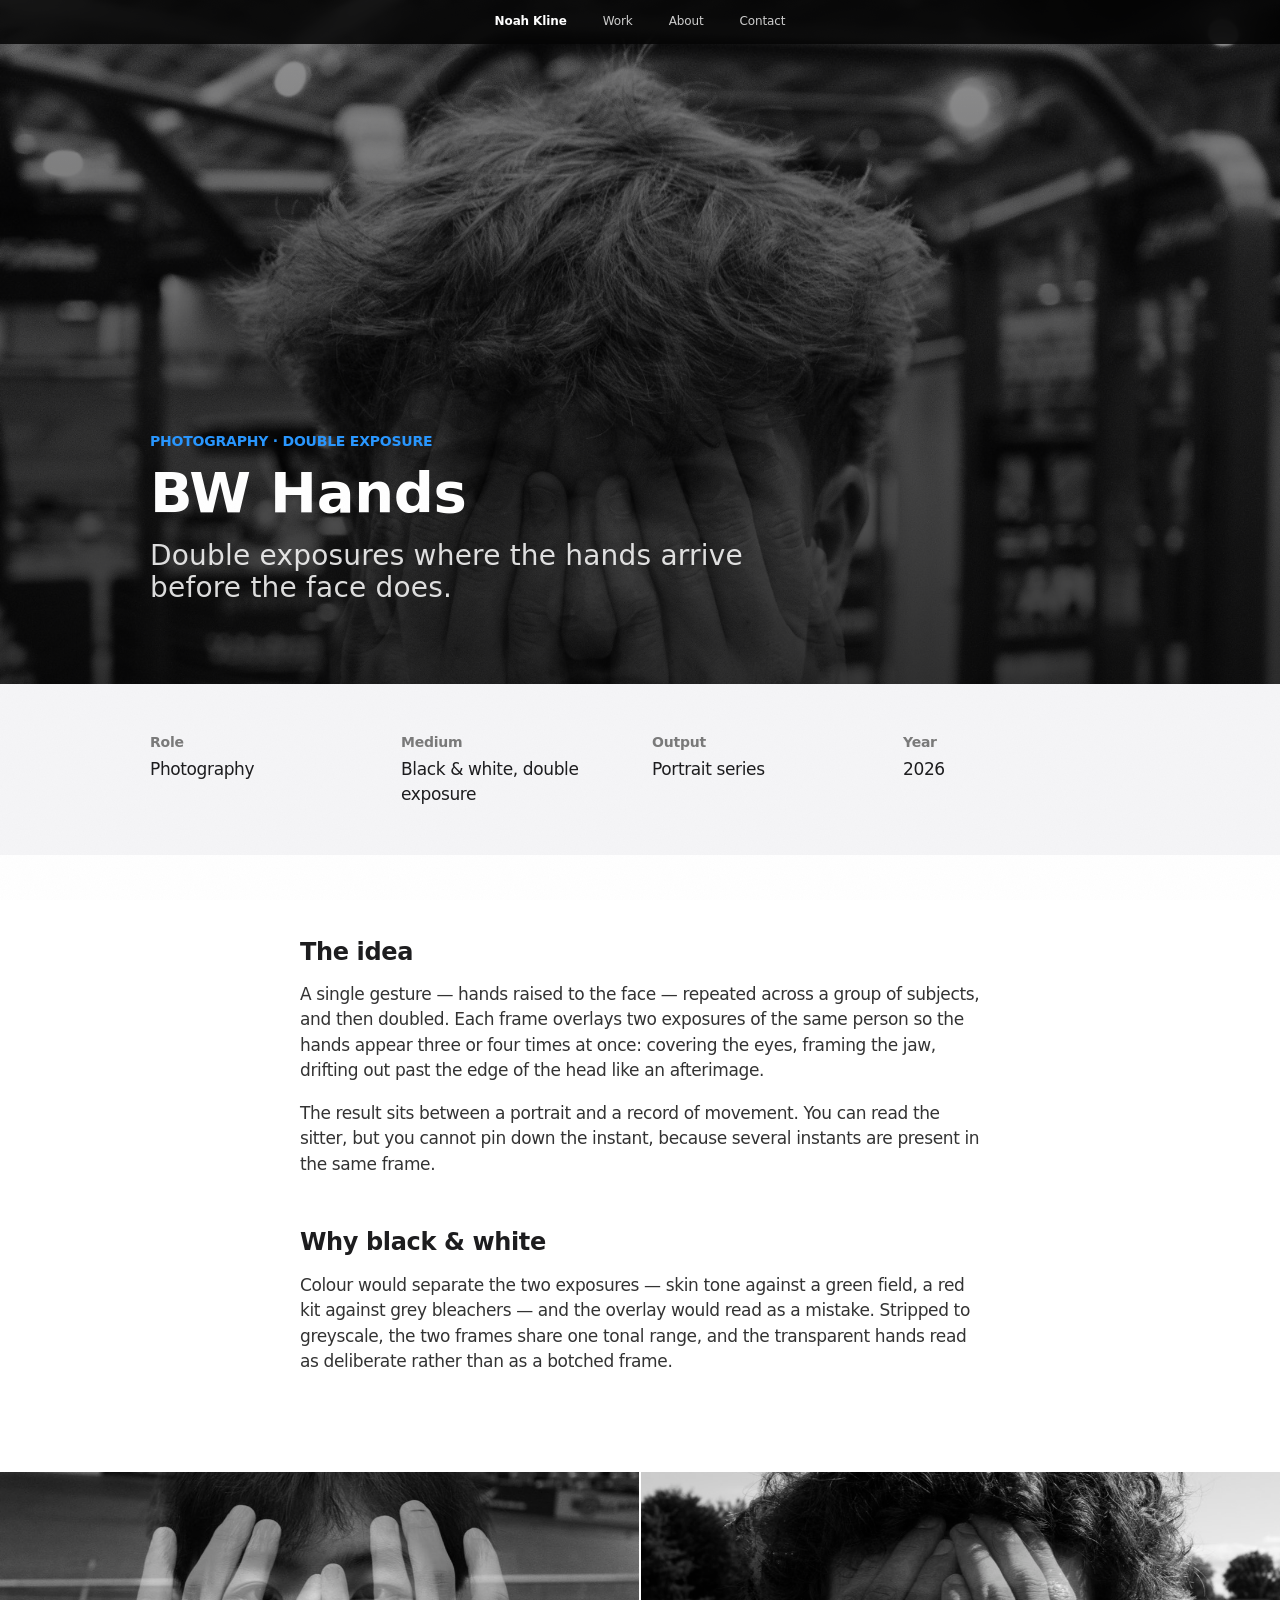
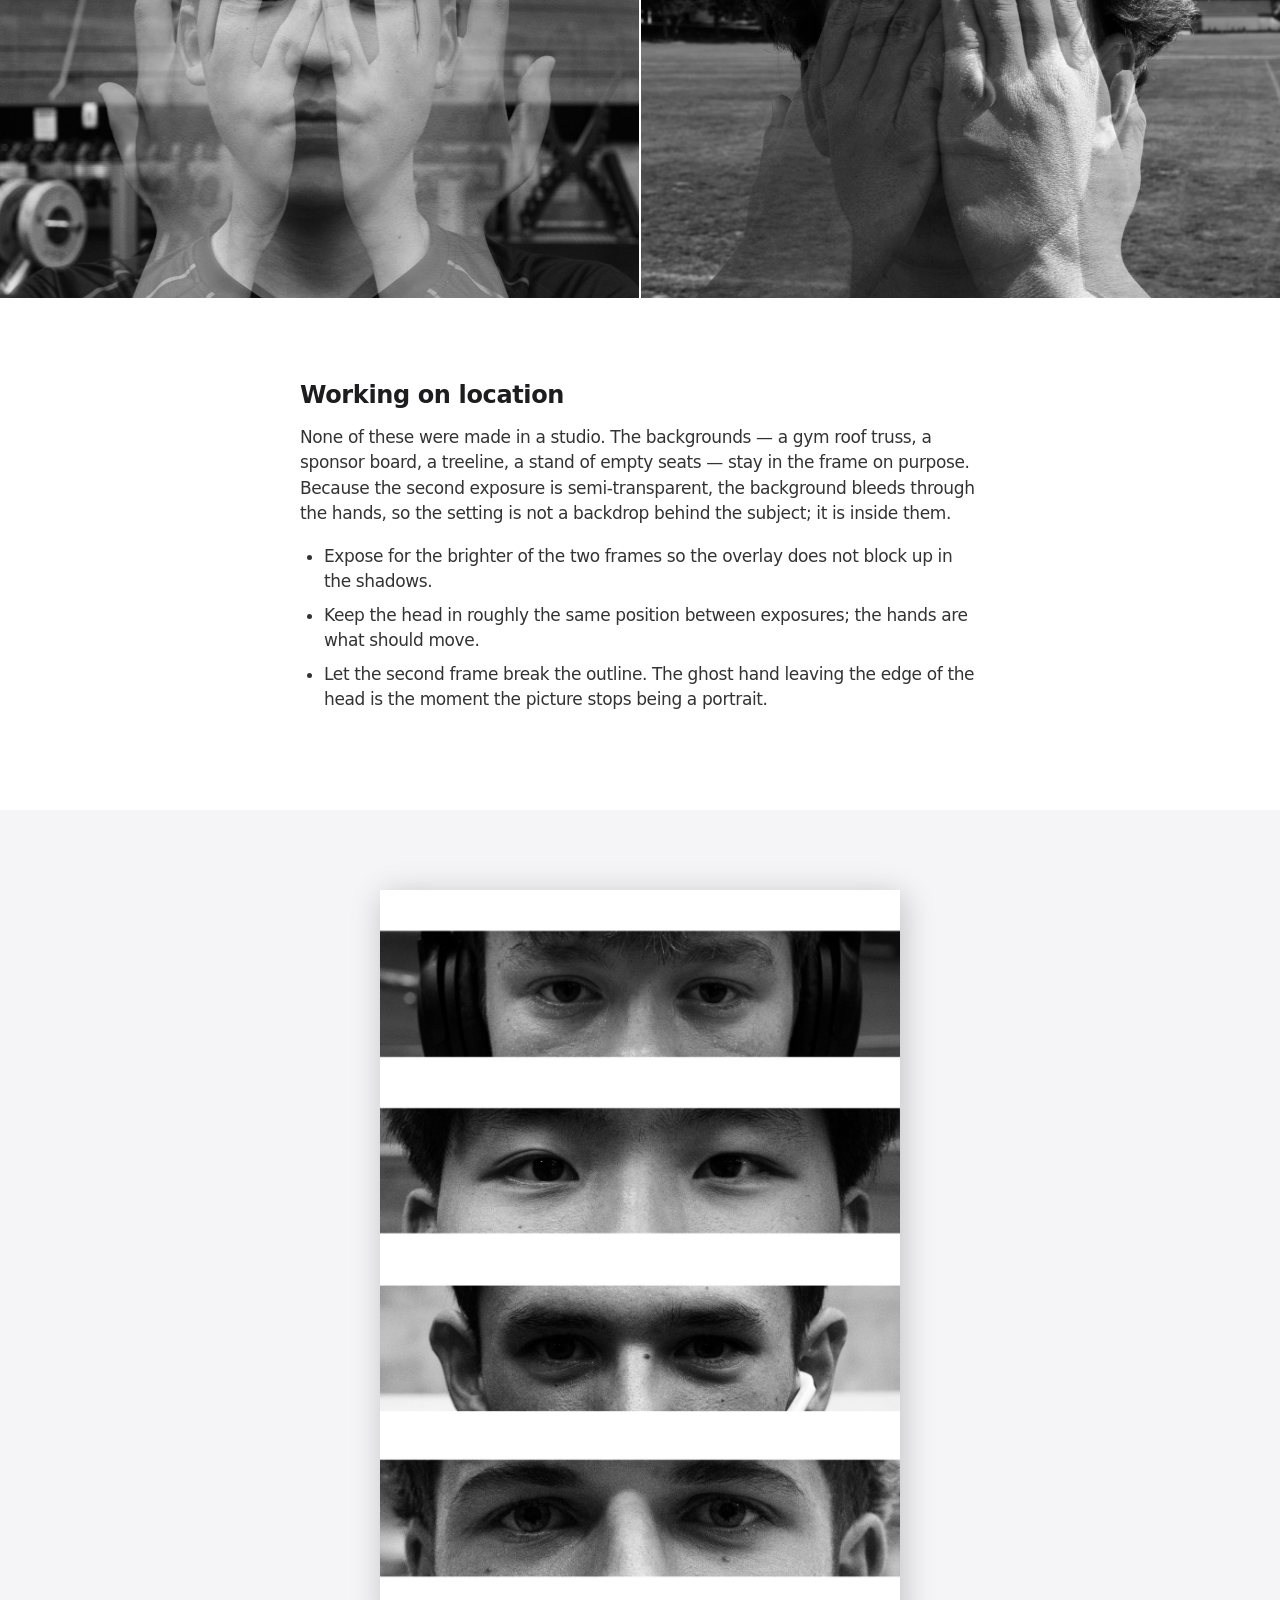
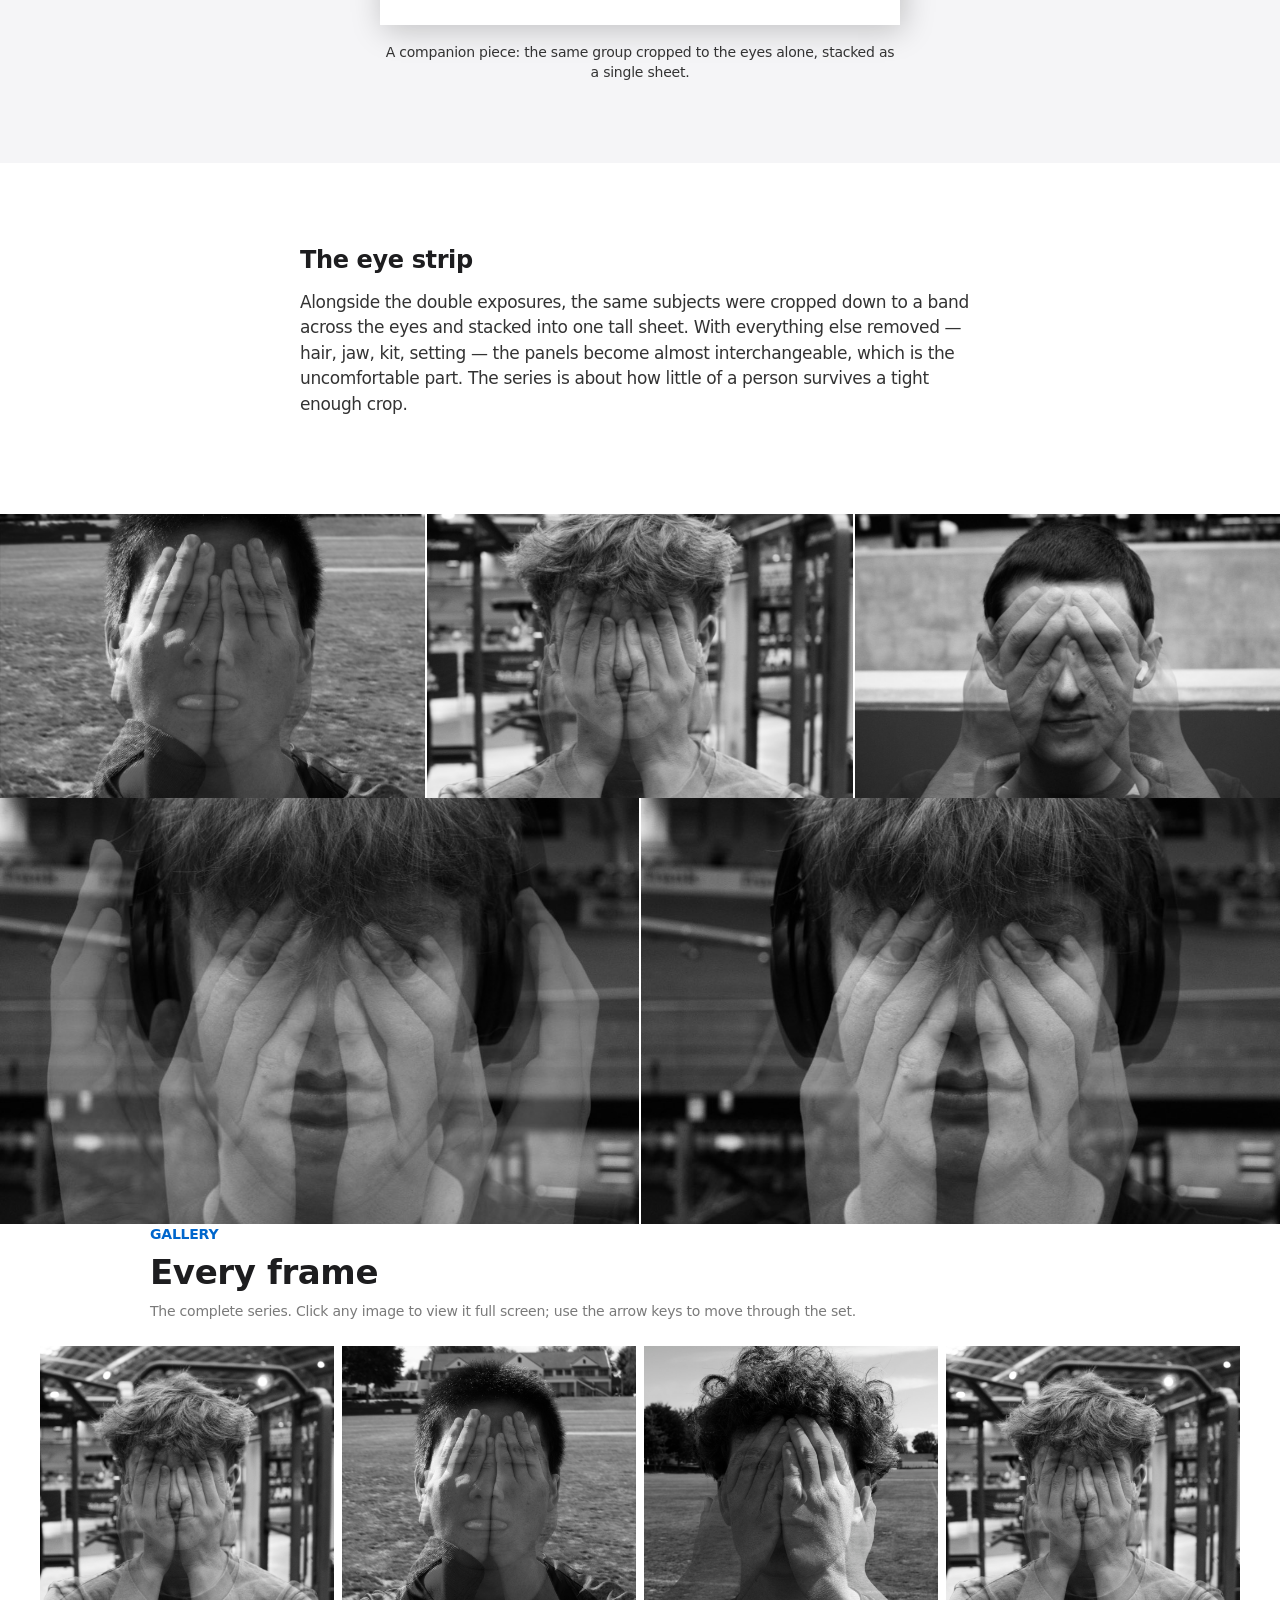
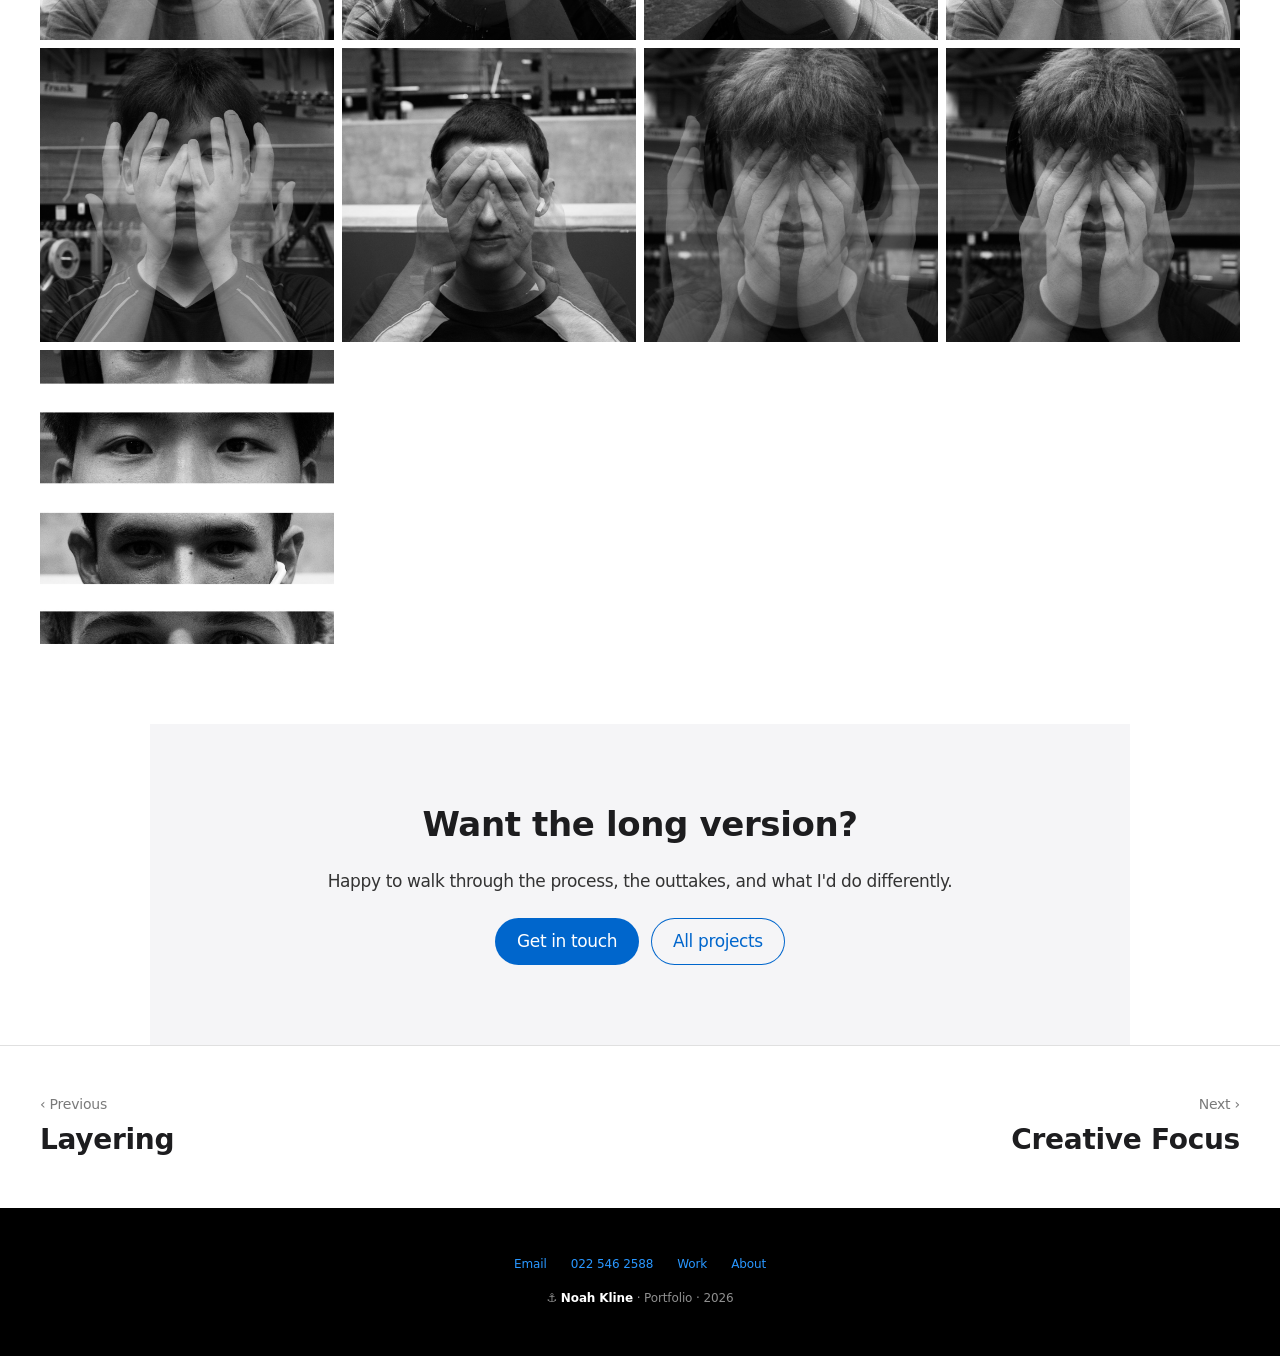
==== commit c62b1743: "Sync Round 9 + Round 10 fixes to deployed site: Artist's Statement, On-water, tile link visibility, " ====
--- a/work/bw-hands.html
+++ b/work/bw-hands.html
@@ -140,11 +140,12 @@
 
 <nav class="pager reveal" aria-label="More projects">
   <a href="layering.html"><div class="dir">&lsaquo; Previous</div><div class="name">Layering</div></a>
-  <a href="drifting.html"><div class="dir">Next &rsaquo;</div><div class="name">Wide Span Sheds</div></a>
+  <a href="drifting.html"><div class="dir">Next &rsaquo;</div><div class="name">Creative Focus</div></a>
 </nav>
 <footer class="site" id="contact">
   <div class="links">
     <a href="mailto:persnalfornak@gmail.com">Email</a>
+    <a href="tel:+64225462588">022 546 2588</a>
     <a href="../index.html#work">Work</a>
     <a href="../index.html#about">About</a>
   </div>
--- a/assets/css/site.css
+++ b/assets/css/site.css
@@ -138,7 +138,12 @@
 .btn-ghost-on-dark { background:transparent; color:var(--primary-on-dark); box-shadow:inset 0 0 0 1px var(--primary-on-dark); }
 .link { color:var(--primary); text-decoration:none; font-size:17px; letter-spacing:-0.374px; }
 .link:hover { text-decoration:underline; }
-.on-dark .link, .tile.dark .link { color:var(--primary-on-dark); }
+/* ROUND 9: .tile.dark was dropped from this selector. Tile links are now the
+   white-on-pill treatment defined in the Work tiles block below, and this rule
+   (3 classes) was outranking it (2 classes) and tinting the Layering and Sailing
+   pills blue while the other three stayed white. Non-tile dark sections keep the
+   blue link unchanged. */
+.on-dark .link { color:var(--primary-on-dark); }
 
 /* ---------- Hero (homepage, text variant) ---------- */
 .hero {
@@ -203,12 +208,47 @@
 }
 .tile.dark { background:var(--surface-tile-1); color:var(--body-on-dark); }
 .tile.dark-2 { background:var(--surface-tile-2); color:var(--body-on-dark); }
-.tile.light { background:var(--canvas); color:var(--ink); }
+/* ROUND 9 (dad's feedback, BW Hands): .tile.light used to set color:var(--ink),
+   which put near-black caption text over a photographic background. BW Hands was
+   the only tile with that class and it is exactly the one reported unreadable.
+   Every tile carries a full-bleed photo behind its copy, so every tile now gets
+   white copy plus the same scrim text-shadow. The .light class is left in place
+   but now only colours the fallback background behind the image, not the text. */
+.tile.light { background:var(--canvas); color:var(--body-on-dark); }
 .tile .img-slot { position:absolute; inset:0; background-size:cover; background-position:center; opacity:.9; }
-.tile .content { position:relative; z-index:2; }
-.tile.dark .content, .tile.dark-2 .content { text-shadow:0 2px 20px rgba(0,0,0,0.5); }
+.tile .content { position:relative; z-index:2; text-shadow:0 2px 20px rgba(0,0,0,0.5); }
 .tile h2 { font-family:var(--font-display); font-weight:600; font-size:34px; letter-spacing:-0.374px; margin-bottom:var(--sp-xs); }
 .tile p { font-size:17px; opacity:.85; margin-bottom:var(--sp-md); }
+
+/* ===========================================================================
+   ROUND 9 - "View case study" tile link visibility (dad's feedback)
+   PROBLEM, measured not guessed: .link resolves to var(--primary) #0066cc, and
+   the rule that lifts it to the brighter #2997ff only ever listed .tile.dark.
+   .tile.dark-2 (Creative Focus [renamed from Wide Span Sheds in round 10],
+   The Lost Spring) and .tile.light (BW Hands)
+   were never covered, so three of the five tiles painted a dark blue link
+   straight onto a photograph. On Wide Span Sheds it landed on the subject's
+   black t-shirt and vanished entirely - the exact thing that was reported.
+   FIX: a tile link is no longer tinted text. It is a translucent dark pill with
+   a white hairline and a white label, so its contrast comes from its own
+   backplate and no longer depends on whatever photo sits behind it. Applied to
+   all five tiles; nothing outside the tile row uses .tile .link.
+   =========================================================================== */
+.tile .link {
+  display:inline-flex; align-items:center; justify-content:center;
+  color:var(--body-on-dark); font-weight:600; text-shadow:none;
+  padding:10px var(--sp-md); border-radius:var(--r-pill);
+  background:rgba(0,0,0,0.55);
+  box-shadow:inset 0 0 0 1px rgba(255,255,255,0.45);
+  -webkit-backdrop-filter:saturate(140%) blur(8px);
+  backdrop-filter:saturate(140%) blur(8px);
+  transition:background .3s var(--ease), box-shadow .3s var(--ease);
+}
+.tile:hover .link, .tile:focus-visible .link {
+  background:rgba(0,0,0,0.78);
+  box-shadow:inset 0 0 0 1px var(--body-on-dark);
+  text-decoration:none;
+}
 
 /* ---------- Generic section ---------- */
 .section { padding:var(--sp-section) 40px; max-width:980px; margin:0 auto; }
@@ -602,7 +642,8 @@
 
 /* ===========================================================================
    PLAYABLE FILM BLOCKS (Round 6)
-   Lost Spring and Wide Span Sheds are film jobs, and until round 6 both case
+   Lost Spring and Creative Focus (formerly Wide Span Sheds) are film jobs,
+   and until round 6 both case
    studies showed them as frame-grab stills because there was very little
    stills photography on either shoot. Round 6 replaces the bulk of those
    stills with the delivered films themselves.
